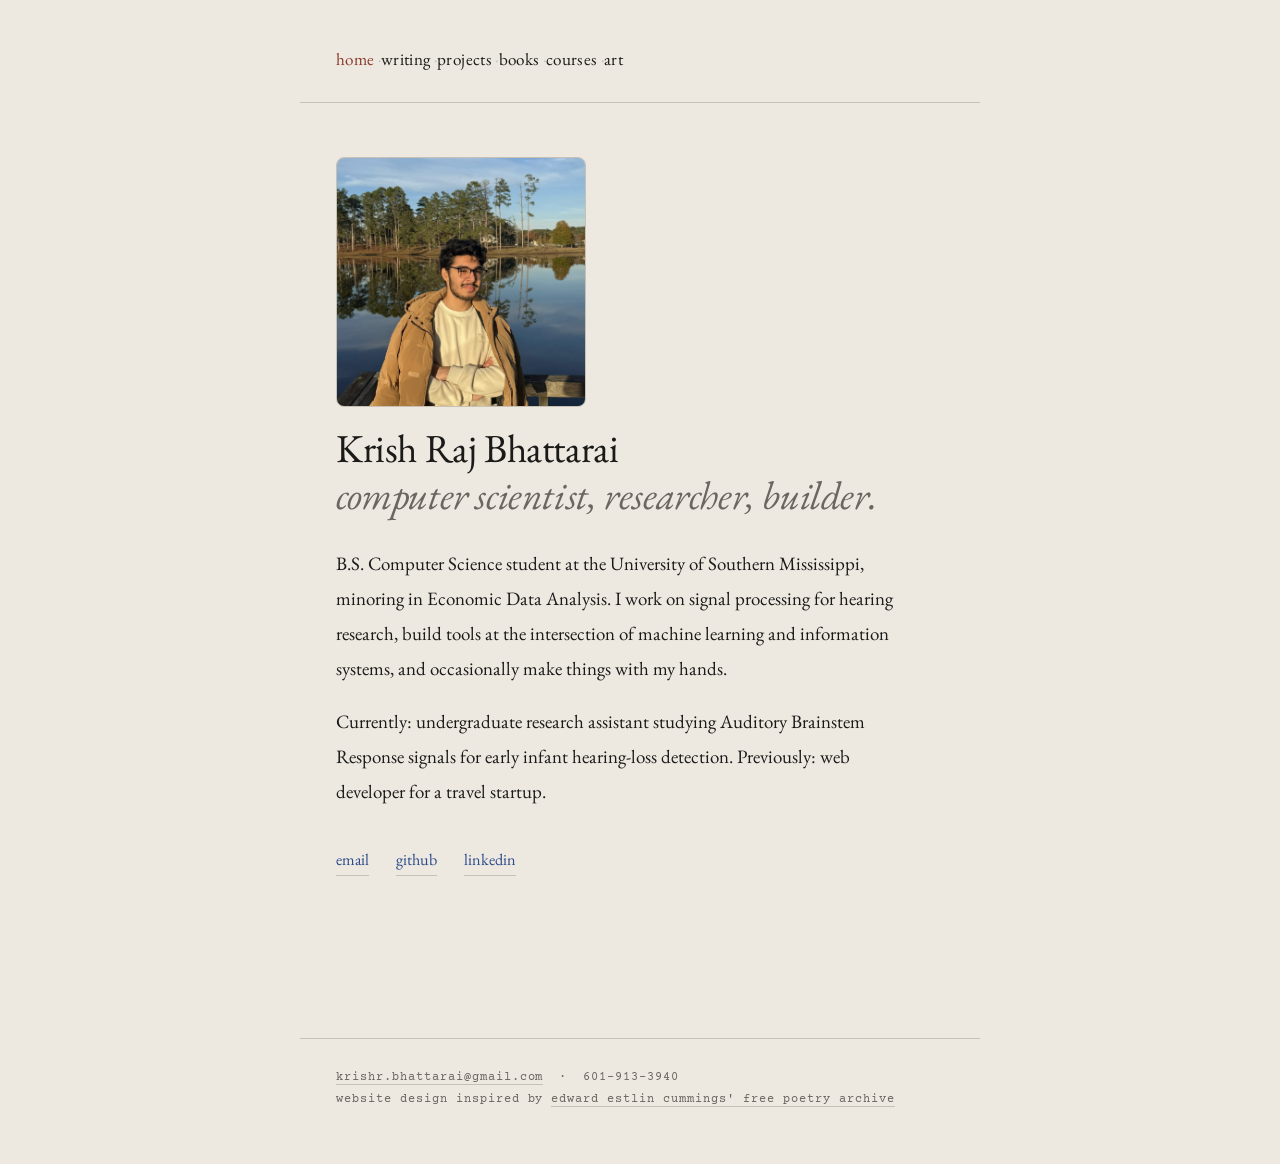
==== index.html @ 95024bb0 "edits" ====
<!DOCTYPE html>
<html lang="en">
<head>
  <meta charset="UTF-8" />
  <meta name="viewport" content="width=device-width, initial-scale=1.0" />
  <title>krish raj bhattarai</title>
  <link rel="stylesheet" href="style.css" />
</head>
<body>

<header class="site-header">
  <nav>
    <a href="index.html" class="active">home</a>
    <a href="writing.html">writing</a>
    <a href="projects.html">projects</a>
    <a href="books.html">books</a>
    <a href="courses.html">courses</a>
    <a href="art.html">art</a>
  </nav>
</header>

<main>
  <div class="home-intro">

    
    <img
      class="home-photo"
      src="krish.jpg"
      alt="Krish Raj Bhattarai"
      onerror="this.style.display='none'"
    />

    <h1>
      Krish Raj Bhattarai<br>
      <em>computer scientist, researcher, builder.</em>
    </h1>

    <p>
      B.S. Computer Science student at the University of Southern Mississippi,
      minoring in Economic Data Analysis. I work on signal processing for
      hearing research, build tools at the intersection of machine learning
      and information systems, and occasionally make things with my hands.
    </p>

    <p>
      Currently: undergraduate research assistant studying Auditory Brainstem
      Response signals for early infant hearing-loss detection.
      Previously: web developer for a travel startup. 
    </p>

    <div class="home-links">
      <a href="mailto:krishr.bhattarai@gmail.com">email</a>
      <a href="https://github.com/krishrbhattarai" target="_blank" rel="noopener">github</a>
      <a href="https://www.linkedin.com/in/krish-raj-bhattarai-a943213b1/" target="_blank" rel="noopener">linkedin</a>
      
    </div>
</main>

<footer>
  <p>
    <a href="mailto:krishr.bhattarai@gmail.com">krishr.bhattarai@gmail.com</a>
    &nbsp;·&nbsp; 601-913-3940
  </p>
   <p>
    website design inspired by <a href="https://cummings.ee">edward estlin cummings' free poetry archive</a>
  </p>
</footer>

</body>
</html>
---- style.css ----
@import url('https://fonts.googleapis.com/css2?family=EB+Garamond:ital,wght@0,400;0,500;0,600;1,400;1,500&family=Courier+Prime:ital,wght@0,400;0,700;1,400&display=swap');

*, *::before, *::after {
  box-sizing: border-box;
  margin: 0;
  padding: 0;
}

:root {
  --cream: #ede8e0;
  --ink: #1a1a18;
  --faded: #6b6660;
  --rule: #c8c0b4;
  --accent: #8b3a2a;
  --link: #2a4a8b;
  --max-w: 680px;
  --serif: 'EB Garamond', Georgia, serif;
  --mono: 'Courier Prime', 'Courier New', monospace;
}

html {
  font-size: 18px;
  scroll-behavior: smooth;
}

body {
  background: var(--cream);
  color: var(--ink);
  font-family: var(--serif);
  font-size: 1rem;
  line-height: 1.75;
  min-height: 100vh;
}

/* ── SITE HEADER ─────────────────────────── */
.site-header {
  border-bottom: 1px solid var(--rule);
  padding: 2.5rem 2rem 1.5rem;
  display: flex;
  flex-direction: column;
  align-items: flex-start;
  max-width: var(--max-w);
  margin: 0 auto;
}

.site-title {
  font-family: var(--serif);
  font-size: 0.85rem;
  font-weight: 400;
  letter-spacing: 0.12em;
  text-transform: lowercase;
  color: var(--faded);
  text-decoration: none;
  margin-bottom: 1rem;
}

.site-title:hover { color: var(--ink); }

nav {
  display: flex;
  flex-wrap: wrap;
  gap: 0.15rem 0;
}

nav a {
  font-family: var(--serif);
  font-size: 0.95rem;
  font-weight: 400;
  color: var(--ink);
  text-decoration: none;
  letter-spacing: 0.02em;
}

nav a::after {
  content: ' · ';
  color: var(--rule);
}

nav a:last-child::after { content: ''; }

nav a:hover,
nav a.active {
  color: var(--accent);
}

/* ── MAIN CONTENT ────────────────────────── */
main {
  max-width: var(--max-w);
  margin: 0 auto;
  padding: 3rem 2rem 6rem;
}

/* ── PAGE TITLE ──────────────────────────── */
.page-title {
  font-family: var(--serif);
  font-size: 1rem;
  font-weight: 400;
  font-style: italic;
  color: var(--faded);
  letter-spacing: 0.04em;
  margin-bottom: 2.5rem;
  padding-bottom: 1rem;
  border-bottom: 1px solid var(--rule);
}

/* ── HOME / LANDING ──────────────────────── */
.home-intro {
  margin-bottom: 3rem;
}

.home-intro h1 {
  font-family: var(--serif);
  font-size: 2.2rem;
  font-weight: 400;
  line-height: 1.2;
  margin-bottom: 1.5rem;
  letter-spacing: -0.01em;
}

.home-intro h1 em {
  font-style: italic;
  color: var(--faded);
}

.home-intro p {
  font-size: 1.05rem;
  line-height: 1.85;
  color: var(--ink);
  margin-bottom: 1rem;
  max-width: 560px;
}

.home-links {
  margin-top: 2rem;
  display: flex;
  flex-wrap: wrap;
  gap: 0.5rem 1.5rem;
}

.home-links a {
  font-size: 0.9rem;
  color: var(--link);
  text-decoration: none;
  border-bottom: 1px solid var(--rule);
  padding-bottom: 1px;
  transition: border-color 0.2s, color 0.2s;
}

.home-links a:hover {
  color: var(--accent);
  border-color: var(--accent);
}

/* profile photo */
.home-photo {
  width: 250px;
  height: 250px;
  border-radius: 8px;
  display: block;
  object-fit: cover;
  margin-bottom: 1rem;
  border: 1px solid var(--rule);
}

/* ── SECTION DIVIDER ─────────────────────── */
.section-label {
  font-family: var(--mono);
  font-size: 0.7rem;
  letter-spacing: 0.2em;
  text-transform: uppercase;
  color: var(--faded);
  margin: 3rem 0 1.25rem;
}

/* ── ENTRY LIST (writing, projects, etc.) ── */
.entry-list {
  list-style: none;
}

.entry {
  padding: 1.4rem 0;
  border-bottom: 1px solid var(--rule);
}

.entry:first-child { border-top: 1px solid var(--rule); }

.entry-meta {
  font-family: var(--mono);
  font-size: 0.72rem;
  color: var(--faded);
  letter-spacing: 0.06em;
  margin-bottom: 0.3rem;
}

.entry-title {
  font-family: var(--serif);
  font-size: 1.1rem;
  font-weight: 400;
  line-height: 1.35;
  margin-bottom: 0.4rem;
}

.entry-title a {
  color: var(--ink);
  text-decoration: none;
  border-bottom: 1px solid transparent;
  transition: border-color 0.2s, color 0.2s;
}

.entry-title a:hover {
  color: var(--accent);
  border-bottom-color: var(--accent);
}

.entry-desc {
  font-size: 0.92rem;
  color: var(--faded);
  line-height: 1.6;
  margin-top: 0.2rem;
}

.entry-tags {
  margin-top: 0.5rem;
  display: flex;
  flex-wrap: wrap;
  gap: 0.3rem;
}

.tag {
  font-family: var(--mono);
  font-size: 0.65rem;
  letter-spacing: 0.08em;
  color: var(--faded);
  border: 1px solid var(--rule);
  padding: 0.1rem 0.45rem;
  border-radius: 2px;
}

/* ── BOOK GRID ───────────────────────────── */
.book-grid {
  display: grid;
  grid-template-columns: repeat(auto-fill, minmax(140px, 1fr));
  gap: 2rem 1.5rem;
  margin-top: 0.5rem;
}

.book-item {
  text-decoration: none;
  color: var(--ink);
}

.book-cover {
  width: 100%;
  aspect-ratio: 2/3;
  object-fit: cover;
  border: 1px solid var(--rule);
  display: block;
  margin-bottom: 0.6rem;
  background: #e8e2d8;
  transition: opacity 0.2s;
}

.book-cover-placeholder {
  width: 100%;
  aspect-ratio: 2/3;
  background: #e8e2d8;
  border: 1px solid var(--rule);
  display: flex;
  align-items: center;
  justify-content: center;
  margin-bottom: 0.6rem;
  font-family: var(--mono);
  font-size: 0.6rem;
  color: var(--faded);
  letter-spacing: 0.1em;
  text-align: center;
  padding: 0.5rem;
}

.book-item:hover .book-cover,
.book-item:hover .book-cover-placeholder {
  opacity: 0.75;
}

.book-name {
  font-size: 0.88rem;
  line-height: 1.3;
  margin-bottom: 0.15rem;
}

.book-author {
  font-family: var(--mono);
  font-size: 0.65rem;
  color: var(--faded);
  letter-spacing: 0.04em;
}

/* ── COURSE LIST ─────────────────────────── */
.course-table {
  width: 100%;
  border-collapse: collapse;
}

.course-table tr {
  border-bottom: 1px solid var(--rule);
}

.course-table tr:first-child {
  border-top: 1px solid var(--rule);
}

.course-table td {
  padding: 0.9rem 0;
  font-size: 0.95rem;
  vertical-align: top;
}

.course-table td:first-child {
  width: 55%;
  padding-right: 1rem;
}

.course-table td:last-child {
  font-family: var(--mono);
  font-size: 0.7rem;
  color: var(--faded);
  letter-spacing: 0.06em;
  white-space: nowrap;
}

/* ── ART GRID ────────────────────────────── */
.art-grid {
  display: grid;
  grid-template-columns: repeat(2, 1fr);
  gap: 1.2rem;
  margin-top: 0.5rem;
}

.art-item {
  position: relative;
  overflow: hidden;
}

.art-img {
  width: 100%;
  aspect-ratio: 4/3;
  object-fit: cover;
  display: block;
  background: #ddd8ce;
  border: 1px solid var(--rule);
  transition: opacity 0.3s;
}

.art-placeholder {
  width: 100%;
  aspect-ratio: 4/3;
  background: #ddd8ce;
  border: 1px solid var(--rule);
  display: flex;
  align-items: center;
  justify-content: center;
  font-family: var(--mono);
  font-size: 0.65rem;
  color: var(--faded);
  letter-spacing: 0.1em;
}

.art-caption {
  font-family: var(--mono);
  font-size: 0.65rem;
  color: var(--faded);
  letter-spacing: 0.06em;
  margin-top: 0.4rem;
  line-height: 1.4;
}

/* ── FOOTER ──────────────────────────────── */
footer {
  border-top: 1px solid var(--rule);
  max-width: var(--max-w);
  margin: 0 auto;
  padding: 1.5rem 2rem 3rem;
}

footer p {
  font-family: var(--mono);
  font-size: 0.68rem;
  color: var(--faded);
  letter-spacing: 0.08em;
  line-height: 1.8;
}

footer a {
  color: var(--faded);
  text-decoration: none;
  border-bottom: 1px solid var(--rule);
}

footer a:hover { color: var(--ink); }

/* ── PROSE (writing page) ────────────────── */
.prose p {
  margin-bottom: 1.1rem;
  font-size: 1rem;
  line-height: 1.85;
}

.prose a {
  color: var(--link);
  text-decoration: none;
  border-bottom: 1px solid var(--rule);
  transition: border-color 0.2s;
}

.prose a:hover { border-color: var(--link); }

/* ── RESPONSIVE ──────────────────────────── */
@media (max-width: 600px) {
  html { font-size: 16px; }
  main { padding: 2rem 1.2rem 5rem; }
  .site-header { padding: 1.8rem 1.2rem 1.2rem; }
  footer { padding: 1.2rem 1.2rem 2.5rem; }
  .art-grid { grid-template-columns: 1fr; }
  .home-intro h1 { font-size: 1.7rem; }
}
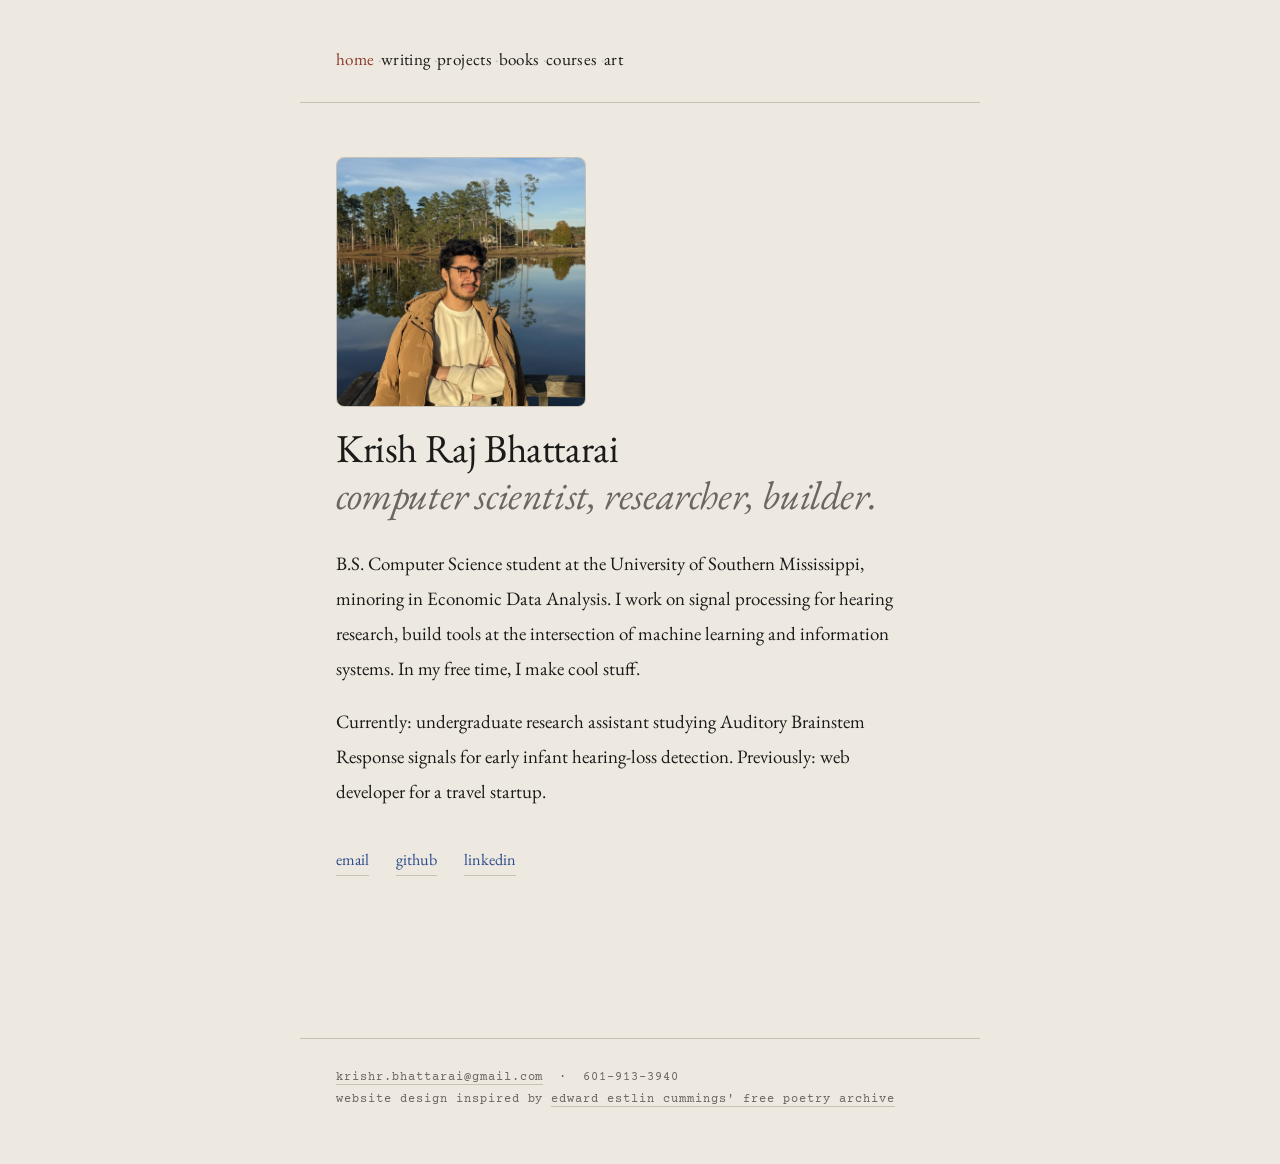
==== commit d2c1baea: "Update index.html" ====
--- a/index.html
+++ b/index.html
@@ -39,7 +39,7 @@
       B.S. Computer Science student at the University of Southern Mississippi,
       minoring in Economic Data Analysis. I work on signal processing for
       hearing research, build tools at the intersection of machine learning
-      and information systems, and occasionally make things with my hands.
+      and information systems. In my free time, I make cool stuff.
     </p>
 
     <p>
--- a/style.css
+++ b/style.css
@@ -345,8 +345,8 @@
 
 .art-img {
   width: 100%;
-  aspect-ratio: 4/3;
-  object-fit: cover;
+  height: auto;
+  object-fit: contain;
   display: block;
   background: #ddd8ce;
   border: 1px solid var(--rule);
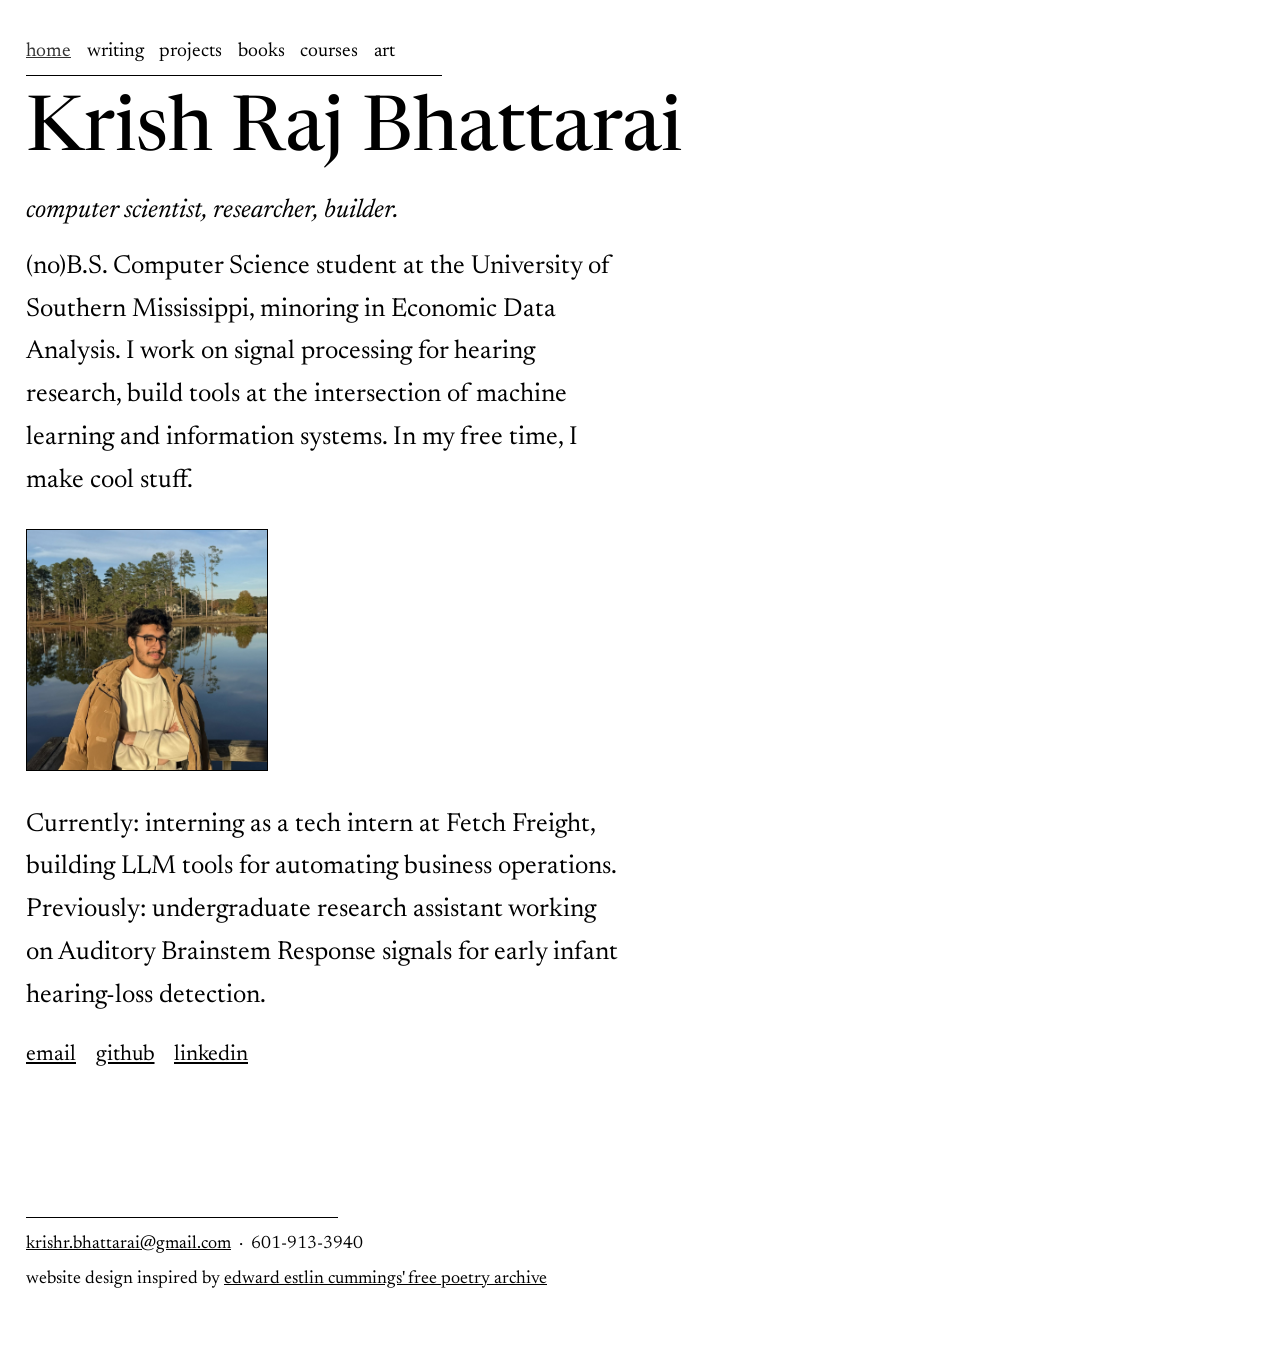
==== commit 06e58884: "ui changes" ====
--- a/index.html
+++ b/index.html
@@ -1,70 +1,79 @@
 <!DOCTYPE html>
 <html lang="en">
+
 <head>
   <meta charset="UTF-8" />
   <meta name="viewport" content="width=device-width, initial-scale=1.0" />
   <title>krish raj bhattarai</title>
+  <meta name="description" content="Computer scientist, researcher, builder. Portfolio of Krish Raj Bhattarai." />
   <link rel="stylesheet" href="style.css" />
 </head>
+
 <body>
 
-<header class="site-header">
-  <nav>
-    <a href="index.html" class="active">home</a>
-    <a href="writing.html">writing</a>
-    <a href="projects.html">projects</a>
-    <a href="books.html">books</a>
-    <a href="courses.html">courses</a>
-    <a href="art.html">art</a>
-  </nav>
-</header>
+  <div class="container">
+    <main>
+      <nav class="nav">
+        <ul class="page-nav">
+          <li><a href="index.html" class="active">home</a></li>
+          <li><a href="writing.html">writing</a></li>
+          <li><a href="projects.html">projects</a></li>
+          <li><a href="books.html">books</a></li>
+          <li><a href="courses.html">courses</a></li>
+          <li><a href="art.html">art</a></li>
+        </ul>
+        <hr class="break small" />
+      </nav>
 
-<main>
-  <div class="home-intro">
+      <div class="home-intro">
 
-    
-    <img
-      class="home-photo"
-      src="krish.jpg"
-      alt="Krish Raj Bhattarai"
-      onerror="this.style.display='none'"
-    />
+        <h1>
+          Krish Raj Bhattarai
+        </h1>
 
-    <h1>
-      Krish Raj Bhattarai<br>
-      <em>computer scientist, researcher, builder.</em>
-    </h1>
+        <div class="intro">
+          <p>
+            <em>computer scientist, researcher, builder.</em>
+          </p>
+        </div>
 
+        <p>
+          (no)B.S. Computer Science student at the University of Southern Mississippi,
+          minoring in Economic Data Analysis. I work on signal processing for
+          hearing research, build tools at the intersection of machine learning
+          and information systems. In my free time, I make cool stuff.
+        </p>
+
+        <img class="home-photo" src="krish.jpg" alt="Krish Raj Bhattarai" onerror="this.style.display='none'" />
+
+        <p>
+          Currently: interning as a tech intern at Fetch Freight, building LLM tools for automating business operations.
+          Previously: undergraduate research assistant working on Auditory Brainstem Response signals for early infant
+          hearing-loss detection.
+        </p>
+
+        <div class="home-links">
+          <a href="mailto:krishr.bhattarai@gmail.com">email</a>
+          <a href="https://github.com/krishrbhattarai" target="_blank" rel="noopener">github</a>
+          <a href="https://www.linkedin.com/in/krish-raj-bhattarai-a943213b1/" target="_blank"
+            rel="noopener">linkedin</a>
+        </div>
+      </div>
+
+    </main>
+  </div>
+
+  <footer>
+    <hr class="break footer" />
     <p>
-      B.S. Computer Science student at the University of Southern Mississippi,
-      minoring in Economic Data Analysis. I work on signal processing for
-      hearing research, build tools at the intersection of machine learning
-      and information systems. In my free time, I make cool stuff.
+      <a href="mailto:krishr.bhattarai@gmail.com">krishr.bhattarai@gmail.com</a>
+      &nbsp;·&nbsp; 601-913-3940
     </p>
-
     <p>
-      Currently: undergraduate research assistant studying Auditory Brainstem
-      Response signals for early infant hearing-loss detection.
-      Previously: web developer for a travel startup. 
+      website design inspired by <a href="https://cummings.ee">edward estlin cummings' free poetry archive</a>
     </p>
-
-    <div class="home-links">
-      <a href="mailto:krishr.bhattarai@gmail.com">email</a>
-      <a href="https://github.com/krishrbhattarai" target="_blank" rel="noopener">github</a>
-      <a href="https://www.linkedin.com/in/krish-raj-bhattarai-a943213b1/" target="_blank" rel="noopener">linkedin</a>
-      
-    </div>
-</main>
-
-<footer>
-  <p>
-    <a href="mailto:krishr.bhattarai@gmail.com">krishr.bhattarai@gmail.com</a>
-    &nbsp;·&nbsp; 601-913-3940
-  </p>
-   <p>
-    website design inspired by <a href="https://cummings.ee">edward estlin cummings' free poetry archive</a>
-  </p>
-</footer>
+  </footer>
 
 </body>
-</html>
+
+</html>
--- a/style.css
+++ b/style.css
@@ -1,6 +1,10 @@
-
-
-@import url('https://fonts.googleapis.com/css2?family=EB+Garamond:ital,wght@0,400;0,500;0,600;1,400;1,500&family=Courier+Prime:ital,wght@0,400;0,700;1,400&display=swap');
+/* ═══════════════════════════════════════════════
+   style.css — cummings.ee–inspired design system
+   font: Newsreader (variable serif)
+   palette: white bg, black text, #333 hover
+   ═══════════════════════════════════════════════ */
+
+@import url('https://fonts.googleapis.com/css2?family=Newsreader:ital,opsz,wght@0,6..72,200..800;1,6..72,200..800&display=swap');
 
 *, *::before, *::after {
   box-sizing: border-box;
@@ -8,339 +12,525 @@
   padding: 0;
 }
 
-:root {
-  --cream: #ede8e0;
-  --ink: #1a1a18;
-  --faded: #6b6660;
-  --rule: #c8c0b4;
-  --accent: #8b3a2a;
-  --link: #2a4a8b;
-  --max-w: 680px;
-  --serif: 'EB Garamond', Georgia, serif;
-  --mono: 'Courier Prime', 'Courier New', monospace;
-}
-
+/* ── ROOT TYPOGRAPHY (fluid) ────────────────── */
 html {
-  font-size: 18px;
+  font-size: 16px;
   scroll-behavior: smooth;
 }
 
+@media (min-width: 320px) {
+  html {
+    font-size: calc(14px + 1.875vw);
+  }
+}
+
+@media (min-width: 640px) {
+  html {
+    font-size: 26px;
+  }
+}
+
 body {
-  background: var(--cream);
-  color: var(--ink);
-  font-family: var(--serif);
+  background: #ffffff;
+  color: #000000;
+  font-family: 'Newsreader', serif;
+  font-weight: 400;
   font-size: 1rem;
-  line-height: 1.75;
+  line-height: 1.65;
   min-height: 100vh;
-}
-
-/* ── SITE HEADER ─────────────────────────── */
-.site-header {
-  border-bottom: 1px solid var(--rule);
-  padding: 2.5rem 2rem 1.5rem;
+  -webkit-font-smoothing: antialiased;
+  -moz-osx-font-smoothing: grayscale;
+}
+
+/* ── LINKS (global) ─────────────────────────── */
+a {
+  color: #000000;
+  text-decoration: underline;
+  transition: color 0.15s ease, text-decoration 0.15s ease;
+}
+
+a:hover {
+  color: #333333;
+  text-decoration: none;
+}
+
+/* ── CONTAINER ──────────────────────────────── */
+.container {
+  width: 100%;
+  padding: 0.35rem 0.75rem 0;
+}
+
+@media (min-width: 480px) {
+  .container {
+    padding: 0.35rem 1rem 0;
+  }
+}
+
+/* ── BREAK / DIVIDER RULES ──────────────────── */
+.break {
+  border: none;
+  border-top: 0.06875rem solid #000000;
+  margin: 0.5rem 0;
+  max-width: 12rem;
+}
+
+.break.small {
+  margin: 0.15rem 0 0.5rem;
+  max-width: 16rem;
+}
+
+.break.footer {
+  margin: 0 0 0.5rem;
+  max-width: 12rem;
+}
+
+.break.big {
+  margin: 0.5rem 0;
+  border-top-width: 0.125rem;
+  max-width: 12rem;
+}
+
+/* ── NAVIGATION ─────────────────────────────── */
+nav.nav {
+  margin-bottom: 0;
+}
+
+nav.nav p {
+  font-size: calc(12px + 2.5vw);
+  font-weight: 466;
+  line-height: 1.3;
+}
+
+@media (min-width: 640px) {
+  nav.nav p {
+    font-size: 28px;
+  }
+}
+
+nav.nav p a {
+  text-decoration: none;
+  color: #000000;
+}
+
+nav.nav p a:hover {
+  text-decoration: underline;
+  color: #333333;
+}
+
+/* ── PAGE NAV LINKS (portfolio sub-nav) ─────── */
+.page-nav {
+  list-style: none;
+  padding: 0;
+  margin: 0.25rem 0 0 0;
   display: flex;
-  flex-direction: column;
-  align-items: flex-start;
-  max-width: var(--max-w);
-  margin: 0 auto;
-}
-
-.site-title {
-  font-family: var(--serif);
+  flex-wrap: wrap;
+  gap: 0 0.6rem;
+}
+
+.page-nav li {
+  display: inline;
+}
+
+.page-nav li a {
+  font-family: 'Newsreader', serif;
+  font-size: 0.75rem;
+  font-weight: 400;
+  color: #000000;
+  text-decoration: none;
+}
+
+.page-nav li a:hover,
+.page-nav li a.active {
+  text-decoration: underline;
+  color: #333333;
+}
+
+/* ── MAIN CONTENT ────────────────────────────── */
+main {
+  width: 100%;
+  padding: 0.5rem 0 4rem;
+}
+
+/* ── PAGE TITLE (h1) ─────────────────────────── */
+h1 {
+  font-family: 'Newsreader', serif;
+  font-weight: 433;
+  line-height: 1.15;
+  margin: 0.15rem 0 0.35rem;
+  font-size: calc(-8px + 13.125vw);
+}
+
+@media (min-width: 640px) {
+  h1 {
+    font-size: 76px;
+  }
+}
+
+/* ── SECTION HEADING (h2) ────────────────────── */
+h2 {
+  font-family: 'Newsreader', serif;
+  font-style: italic;
+  font-weight: 366;
+  line-height: 1.25;
+  margin: 1.25rem 0 0.667rem;
+  font-size: calc(22px + 2.5vw);
+}
+
+@media (min-width: 640px) {
+  h2 {
+    font-size: 38px;
+  }
+}
+
+/* ── SECTION LABEL (small caps divider) ──────── */
+.section-label {
+  font-family: 'Newsreader', serif;
+  font-weight: 466;
+  font-size: calc(20px + 1.25vw);
+  text-transform: uppercase;
+  letter-spacing: 0.03125rem;
+  margin: 1.25rem 0 0.4rem;
+  line-height: 1.3;
+}
+
+@media (min-width: 640px) {
+  .section-label {
+    font-size: 28px;
+  }
+}
+
+/* ── INTRO / DESCRIPTION TEXT ────────────────── */
+.intro {
+  font-size: 1rem;
+  line-height: 1.65;
+  margin-bottom: 0.5rem;
+}
+
+.intro p {
+  margin-bottom: 0.5rem;
+}
+
+/* ── HOME / LANDING ──────────────────────────── */
+.home-intro {
+  margin-bottom: 1.5rem;
+}
+
+.home-intro h1 {
+  margin-bottom: 0.5rem;
+}
+
+.home-intro h1 em {
+  font-style: italic;
+  font-weight: 366;
+}
+
+.home-intro p {
+  font-size: 1rem;
+  line-height: 1.65;
+  margin-bottom: 0.5rem;
+  max-width: 600px;
+}
+
+.home-links {
+  margin-top: 0.75rem;
+  display: flex;
+  flex-wrap: wrap;
+  gap: 0.2rem 0.75rem;
+}
+
+.home-links a {
+  font-size: 0.85rem;
+  color: #000000;
+  text-decoration: underline;
+}
+
+.home-links a:hover {
+  color: #333333;
+  text-decoration: none;
+}
+
+/* ── PROFILE PHOTO ───────────────────────────── */
+.home-photo {
+  width: 242px;
+  height: 242px;
+  display: block;
+  object-fit: cover;
+  margin: 1rem 0 1.25rem;
+  border: 0.06875rem solid #000000;
+}
+
+/* ── ENTRY LIST (writing, projects, etc.) ────── */
+.entry-list {
+  list-style: none;
+  padding-left: 0.5rem;
+}
+
+.entry {
+  padding: 0.4rem 0 0.225rem;
+}
+
+.entry-meta {
+  font-family: 'Newsreader', serif;
+  font-size: 0.6rem;
+  font-style: italic;
+  color: #000000;
+  letter-spacing: 0.02em;
+  margin-bottom: 0.1rem;
+}
+
+.entry-title {
+  font-family: 'Newsreader', serif;
   font-size: 0.85rem;
   font-weight: 400;
-  letter-spacing: 0.12em;
-  text-transform: lowercase;
-  color: var(--faded);
-  text-decoration: none;
-  margin-bottom: 1rem;
-}
-
-.site-title:hover { color: var(--ink); }
-
-nav {
+  line-height: 1.35;
+  margin-bottom: 0.15rem;
+}
+
+.entry-title a {
+  color: #000000;
+  text-decoration: none;
+}
+
+.entry-title a:hover {
+  color: #333333;
+  text-decoration: underline;
+}
+
+.entry-desc {
+  font-size: 0.7rem;
+  color: #222222;
+  line-height: 1.55;
+  margin-top: 0.1rem;
+  max-width: 600px;
+}
+
+.entry-tags {
+  margin-top: 0.25rem;
   display: flex;
   flex-wrap: wrap;
-  gap: 0.15rem 0;
-}
-
-nav a {
-  font-family: var(--serif);
-  font-size: 0.95rem;
+  gap: 0.15rem;
+}
+
+.tag {
+  font-family: 'Newsreader', serif;
+  font-size: 0.5rem;
+  font-style: italic;
+  color: #000000;
+  letter-spacing: 0.02em;
+}
+
+.tag::after {
+  content: ' · ';
+}
+
+.tag:last-child::after {
+  content: '';
+}
+
+/* ── TABLE OF CONTENTS (projects page) ──────── */
+.toc {
+  margin-top: 0.5rem;
+}
+
+.toc-level1 {
+  list-style: none;
+  counter-reset: toc-section;
+  padding-left: 1.25rem;
+  font-family: 'Newsreader', serif;
+  font-size: 0.85rem;
+  font-weight: 466;
+  line-height: 1.4;
+}
+
+.toc-level1 > li {
+  margin-bottom: 0.75rem;
+}
+
+.toc-level1-parent {
+  counter-increment: toc-section;
+  position: relative;
+  font-family: 'Newsreader', serif;
+  font-size: 0.85rem;
+  font-weight: 466;
+  letter-spacing: 0.05em;
+  margin-top: 1rem;
+  margin-bottom: 0.3rem;
+  line-height: 1.4;
+}
+
+.toc-level1-parent::before {
+  content: counter(toc-section, upper-alpha) ".";
+  position: absolute;
+  left: -1.25rem;
+}
+
+.toc-level2 {
+  list-style: none;
+  padding-left: 1rem;
+  margin: 0;
+}
+
+.toc-level2-item {
+  margin-bottom: 0.8rem;
+  padding-bottom: 0.4rem;
+}
+
+.toc-numbered {
+  display: block;
+  line-height: 1.35;
+}
+
+.toc-numeral {
+  font-family: 'Newsreader', serif;
+  font-size: 0.65rem;
   font-weight: 400;
-  color: var(--ink);
-  text-decoration: none;
-  letter-spacing: 0.02em;
-}
-
-nav a::after {
-  content: ' · ';
-  color: var(--rule);
-}
-
-nav a:last-child::after { content: ''; }
-
-nav a:hover,
-nav a.active {
-  color: var(--accent);
-}
-
-/* ── MAIN CONTENT ────────────────────────── */
-main {
-  max-width: var(--max-w);
-  margin: 0 auto;
-  padding: 3rem 2rem 6rem;
-}
-
-/* ── PAGE TITLE ──────────────────────────── */
-.page-title {
-  font-family: var(--serif);
-  font-size: 1rem;
+  display: inline-block;
+  width: 1.5rem;
+  flex-shrink: 0;
+}
+
+.toc-name {
+  font-family: 'Newsreader', serif;
+  font-size: 0.8rem;
   font-weight: 400;
-  font-style: italic;
-  color: var(--faded);
-  letter-spacing: 0.04em;
-  margin-bottom: 2.5rem;
-  padding-bottom: 1rem;
-  border-bottom: 1px solid var(--rule);
-}
-
-/* ── HOME / LANDING ──────────────────────── */
-.home-intro {
-  margin-bottom: 3rem;
-}
-
-.home-intro h1 {
-  font-family: var(--serif);
-  font-size: 2.2rem;
-  font-weight: 400;
-  line-height: 1.2;
-  margin-bottom: 1.5rem;
-  letter-spacing: -0.01em;
-}
-
-.home-intro h1 em {
-  font-style: italic;
-  color: var(--faded);
-}
-
-.home-intro p {
-  font-size: 1.05rem;
-  line-height: 1.85;
-  color: var(--ink);
-  margin-bottom: 1rem;
-  max-width: 560px;
-}
-
-.home-links {
-  margin-top: 2rem;
+  line-height: 1.35;
+}
+
+.toc-name a {
+  color: #000000;
+  text-decoration: underline;
+}
+
+.toc-name a:hover {
+  color: #333333;
+  text-decoration: none;
+}
+
+.toc-desc {
+  font-size: 0.6rem;
+  color: #222222;
+  line-height: 1.5;
+  margin-top: 0.15rem;
+  padding-left: 1.5rem;
+  max-width: 550px;
+}
+
+.toc-tags {
+  margin-top: 0.15rem;
+  padding-left: 1.5rem;
   display: flex;
   flex-wrap: wrap;
-  gap: 0.5rem 1.5rem;
-}
-
-.home-links a {
-  font-size: 0.9rem;
-  color: var(--link);
-  text-decoration: none;
-  border-bottom: 1px solid var(--rule);
-  padding-bottom: 1px;
-  transition: border-color 0.2s, color 0.2s;
-}
-
-.home-links a:hover {
-  color: var(--accent);
-  border-color: var(--accent);
-}
-
-/* profile photo */
-.home-photo {
-  width: 250px;
-  height: 250px;
-  border-radius: 8px;
-  display: block;
-  object-fit: cover;
-  margin-bottom: 1rem;
-  border: 1px solid var(--rule);
-}
-
-/* ── SECTION DIVIDER ─────────────────────── */
-.section-label {
-  font-family: var(--mono);
-  font-size: 0.7rem;
-  letter-spacing: 0.2em;
-  text-transform: uppercase;
-  color: var(--faded);
-  margin: 3rem 0 1.25rem;
-}
-
-/* ── ENTRY LIST (writing, projects, etc.) ── */
-.entry-list {
-  list-style: none;
-}
-
-.entry {
-  padding: 1.4rem 0;
-  border-bottom: 1px solid var(--rule);
-}
-
-.entry:first-child { border-top: 1px solid var(--rule); }
-
-.entry-meta {
-  font-family: var(--mono);
-  font-size: 0.72rem;
-  color: var(--faded);
-  letter-spacing: 0.06em;
-  margin-bottom: 0.3rem;
-}
-
-.entry-title {
-  font-family: var(--serif);
-  font-size: 1.1rem;
-  font-weight: 400;
-  line-height: 1.35;
-  margin-bottom: 0.4rem;
-}
-
-.entry-title a {
-  color: var(--ink);
-  text-decoration: none;
-  border-bottom: 1px solid transparent;
-  transition: border-color 0.2s, color 0.2s;
-}
-
-.entry-title a:hover {
-  color: var(--accent);
-  border-bottom-color: var(--accent);
-}
-
-.entry-desc {
-  font-size: 0.92rem;
-  color: var(--faded);
-  line-height: 1.6;
-  margin-top: 0.2rem;
-}
-
-.entry-tags {
-  margin-top: 0.5rem;
-  display: flex;
-  flex-wrap: wrap;
-  gap: 0.3rem;
-}
-
-.tag {
-  font-family: var(--mono);
-  font-size: 0.65rem;
-  letter-spacing: 0.08em;
-  color: var(--faded);
-  border: 1px solid var(--rule);
-  padding: 0.1rem 0.45rem;
-  border-radius: 2px;
-}
-
-/* ── BOOK GRID ───────────────────────────── */
+  gap: 0.1rem;
+}
+
+/* ── BOOK GRID ───────────────────────────────── */
 .book-grid {
   display: grid;
-  grid-template-columns: repeat(auto-fill, minmax(140px, 1fr));
-  gap: 2rem 1.5rem;
-  margin-top: 0.5rem;
+  grid-template-columns: repeat(auto-fill, minmax(130px, 1fr));
+  gap: 1.25rem 1rem;
+  margin-top: 0.4rem;
+  padding-left: 0.5rem;
 }
 
 .book-item {
   text-decoration: none;
-  color: var(--ink);
+  color: #000000;
 }
 
 .book-cover {
   width: 100%;
   aspect-ratio: 2/3;
   object-fit: cover;
-  border: 1px solid var(--rule);
+  border: 0.06875rem solid #000000;
   display: block;
-  margin-bottom: 0.6rem;
-  background: #e8e2d8;
+  margin-bottom: 0.35rem;
+  background: #f5f5f5;
   transition: opacity 0.2s;
 }
 
 .book-cover-placeholder {
   width: 100%;
   aspect-ratio: 2/3;
-  background: #e8e2d8;
-  border: 1px solid var(--rule);
+  background: #f5f5f5;
+  border: 0.06875rem solid #000000;
   display: flex;
   align-items: center;
   justify-content: center;
-  margin-bottom: 0.6rem;
-  font-family: var(--mono);
-  font-size: 0.6rem;
-  color: var(--faded);
-  letter-spacing: 0.1em;
+  margin-bottom: 0.35rem;
+  font-family: 'Newsreader', serif;
+  font-size: 0.5rem;
+  font-style: italic;
+  color: #000000;
   text-align: center;
   padding: 0.5rem;
 }
 
 .book-item:hover .book-cover,
 .book-item:hover .book-cover-placeholder {
-  opacity: 0.75;
+  opacity: 0.7;
 }
 
 .book-name {
-  font-size: 0.88rem;
+  font-size: 0.7rem;
   line-height: 1.3;
-  margin-bottom: 0.15rem;
+  margin-bottom: 0.1rem;
 }
 
 .book-author {
-  font-family: var(--mono);
-  font-size: 0.65rem;
-  color: var(--faded);
-  letter-spacing: 0.04em;
-}
-
-/* ── COURSE LIST ─────────────────────────── */
+  font-family: 'Newsreader', serif;
+  font-size: 0.5rem;
+  font-style: italic;
+  color: #000000;
+  letter-spacing: 0.02em;
+}
+
+/* ── COURSE TABLE ────────────────────────────── */
 .course-table {
   width: 100%;
   border-collapse: collapse;
+  padding-left: 0.5rem;
 }
 
 .course-table tr {
-  border-bottom: 1px solid var(--rule);
+  border-bottom: 0.06875rem solid #000000;
 }
 
 .course-table tr:first-child {
-  border-top: 1px solid var(--rule);
+  border-top: 0.06875rem solid #000000;
 }
 
 .course-table td {
-  padding: 0.9rem 0;
-  font-size: 0.95rem;
+  padding: 0.35rem 0;
+  font-size: 0.75rem;
   vertical-align: top;
 }
 
 .course-table td:first-child {
-  width: 55%;
-  padding-right: 1rem;
+  width: 60%;
+  padding-right: 0.5rem;
 }
 
 .course-table td:last-child {
-  font-family: var(--mono);
-  font-size: 0.7rem;
-  color: var(--faded);
-  letter-spacing: 0.06em;
+  font-family: 'Newsreader', serif;
+  font-size: 0.6rem;
+  font-style: italic;
+  color: #000000;
   white-space: nowrap;
 }
 
-/* ── ART GRID ────────────────────────────── */
+/* ── ART GRID ────────────────────────────────── */
 .art-grid {
-  display: grid;
-  grid-template-columns: repeat(2, 1fr);
-  gap: 1.2rem;
-  margin-top: 0.5rem;
+  column-count: 2;
+  column-gap: 1rem;
+  margin-top: 0.4rem;
+  padding-left: 0.5rem;
 }
 
 .art-item {
   position: relative;
   overflow: hidden;
+  break-inside: avoid;
+  margin-bottom: 1rem;
 }
 
 .art-img {
@@ -348,80 +538,117 @@
   height: auto;
   object-fit: contain;
   display: block;
-  background: #ddd8ce;
-  border: 1px solid var(--rule);
-  transition: opacity 0.3s;
+  background: #f5f5f5;
+  border: 0.06875rem solid #000000;
+  transition: opacity 0.2s;
+}
+
+.art-item:hover .art-img {
+  opacity: 0.7;
 }
 
 .art-placeholder {
   width: 100%;
   aspect-ratio: 4/3;
-  background: #ddd8ce;
-  border: 1px solid var(--rule);
+  background: #f5f5f5;
+  border: 0.06875rem solid #000000;
   display: flex;
   align-items: center;
   justify-content: center;
-  font-family: var(--mono);
-  font-size: 0.65rem;
-  color: var(--faded);
-  letter-spacing: 0.1em;
+  font-family: 'Newsreader', serif;
+  font-size: 0.5rem;
+  font-style: italic;
+  color: #000000;
 }
 
 .art-caption {
-  font-family: var(--mono);
-  font-size: 0.65rem;
-  color: var(--faded);
-  letter-spacing: 0.06em;
-  margin-top: 0.4rem;
+  font-family: 'Newsreader', serif;
+  font-size: 0.55rem;
+  font-style: italic;
+  color: #000000;
+  margin-top: 0.25rem;
   line-height: 1.4;
 }
 
-/* ── FOOTER ──────────────────────────────── */
+.art-caption a {
+  color: #000000;
+  text-decoration: underline;
+}
+
+.art-caption a:hover {
+  color: #333333;
+  text-decoration: none;
+}
+
+/* ── FOOTER ──────────────────────────────────── */
 footer {
-  border-top: 1px solid var(--rule);
-  max-width: var(--max-w);
-  margin: 0 auto;
-  padding: 1.5rem 2rem 3rem;
+  max-width: 600px;
+  padding: 0 0.75rem 2rem;
+}
+
+@media (min-width: 480px) {
+  footer {
+    padding: 0 1rem 2rem;
+  }
 }
 
 footer p {
-  font-family: var(--mono);
-  font-size: 0.68rem;
-  color: var(--faded);
-  letter-spacing: 0.08em;
-  line-height: 1.8;
+  font-family: 'Newsreader', serif;
+  font-size: 18px;
+  color: #000000;
+  line-height: 1.5;
+  margin-bottom: 0.33rem;
+}
+
+@media (max-width: 639px) {
+  footer p {
+    font-size: 14px;
+  }
 }
 
 footer a {
-  color: var(--faded);
-  text-decoration: none;
-  border-bottom: 1px solid var(--rule);
-}
-
-footer a:hover { color: var(--ink); }
-
-/* ── PROSE (writing page) ────────────────── */
+  color: #000000;
+  text-decoration: underline;
+}
+
+footer a:hover {
+  color: #333333;
+  text-decoration: none;
+}
+
+/* ── PROSE (writing/art page body text) ──────── */
+.prose {
+  max-width: 600px;
+}
+
 .prose p {
-  margin-bottom: 1.1rem;
+  margin-bottom: 0.5rem;
   font-size: 1rem;
-  line-height: 1.85;
+  line-height: 1.65;
 }
 
 .prose a {
-  color: var(--link);
-  text-decoration: none;
-  border-bottom: 1px solid var(--rule);
-  transition: border-color 0.2s;
-}
-
-.prose a:hover { border-color: var(--link); }
-
-/* ── RESPONSIVE ──────────────────────────── */
+  color: #000000;
+  text-decoration: underline;
+}
+
+.prose a:hover {
+  color: #333333;
+  text-decoration: none;
+}
+
+/* ── RESPONSIVE ──────────────────────────────── */
 @media (max-width: 600px) {
-  html { font-size: 16px; }
-  main { padding: 2rem 1.2rem 5rem; }
-  .site-header { padding: 1.8rem 1.2rem 1.2rem; }
-  footer { padding: 1.2rem 1.2rem 2.5rem; }
-  .art-grid { grid-template-columns: 1fr; }
-  .home-intro h1 { font-size: 1.7rem; }
-}
+  .art-grid {
+    column-count: 1;
+  }
+
+  .home-photo {
+    width: 198px;
+    height: 198px;
+  }
+
+  .book-grid {
+    grid-template-columns: repeat(auto-fill, minmax(110px, 1fr));
+  }
+}
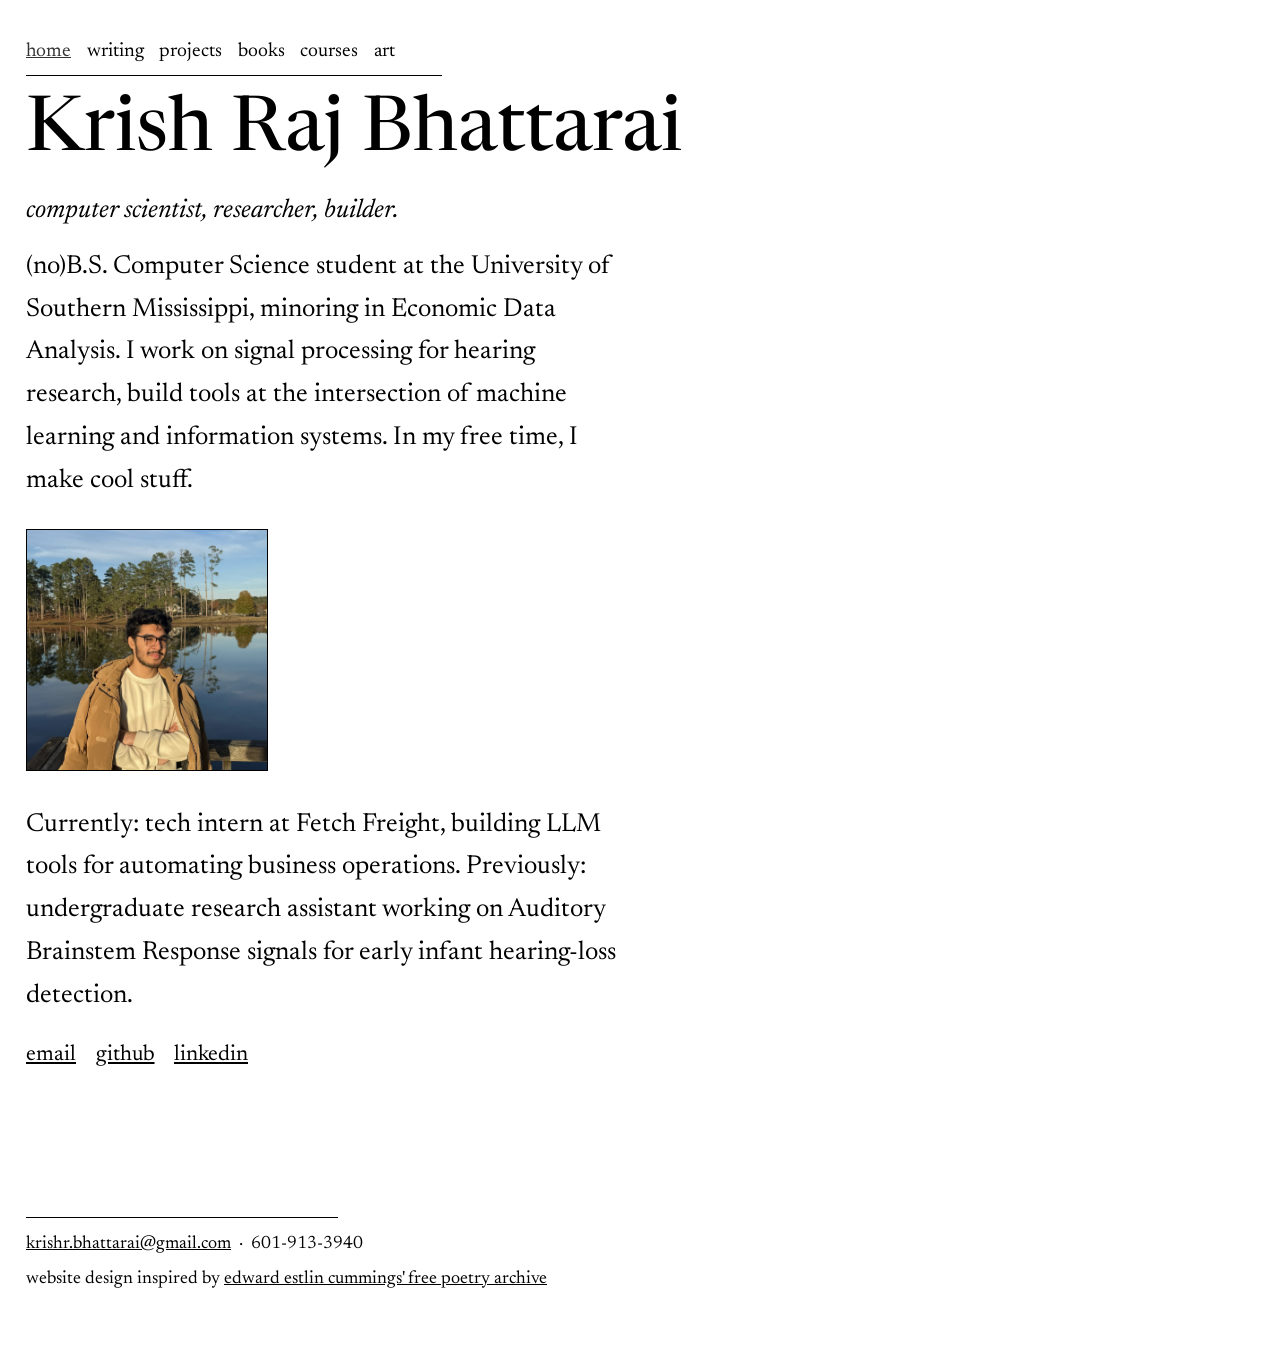
==== commit b468efe2: "typo fix" ====
--- a/index.html
+++ b/index.html
@@ -47,7 +47,7 @@
         <img class="home-photo" src="krish.jpg" alt="Krish Raj Bhattarai" onerror="this.style.display='none'" />
 
         <p>
-          Currently: interning as a tech intern at Fetch Freight, building LLM tools for automating business operations.
+          Currently: tech intern at Fetch Freight, building LLM tools for automating business operations.
           Previously: undergraduate research assistant working on Auditory Brainstem Response signals for early infant
           hearing-loss detection.
         </p>
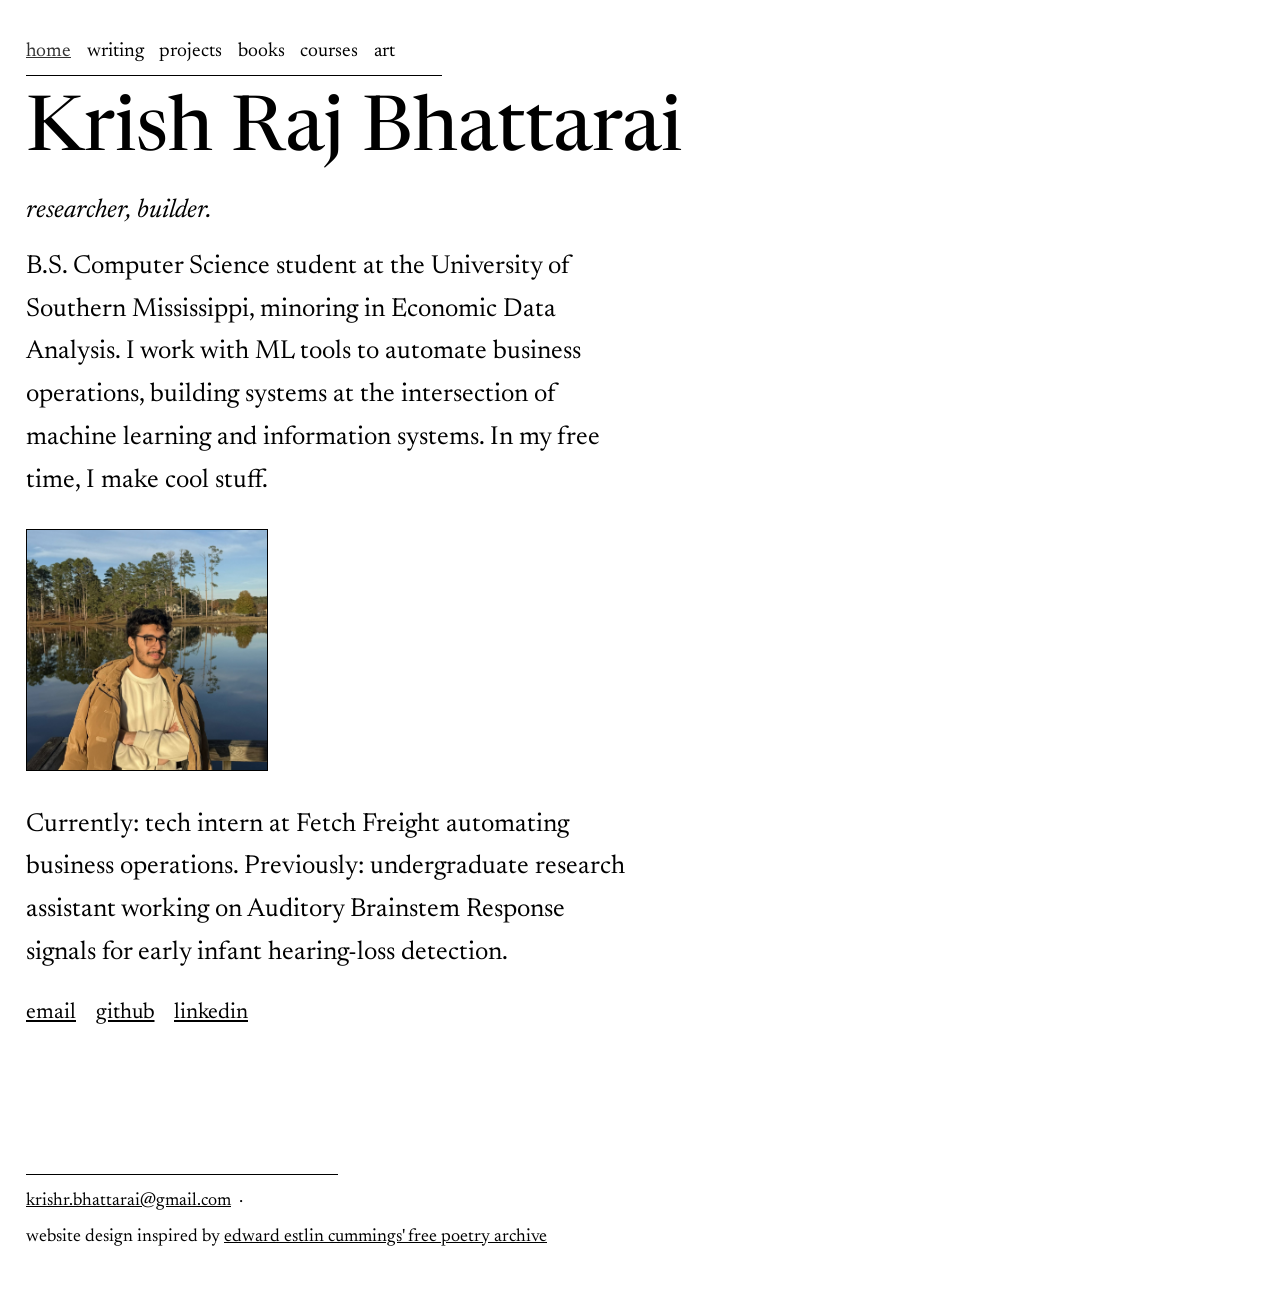
==== commit 400bf01d: "Update portfolio content and add favicon" ====
--- a/index.html
+++ b/index.html
@@ -5,7 +5,8 @@
   <meta charset="UTF-8" />
   <meta name="viewport" content="width=device-width, initial-scale=1.0" />
   <title>krish raj bhattarai</title>
-  <meta name="description" content="Computer scientist, researcher, builder. Portfolio of Krish Raj Bhattarai." />
+  <meta name="description" content="researcher, builder. Portfolio of Krish Raj Bhattarai." />
+  <link rel="icon" type="image/png" href="favicon.png" />
   <link rel="stylesheet" href="style.css" />
 </head>
 
@@ -33,21 +34,20 @@
 
         <div class="intro">
           <p>
-            <em>computer scientist, researcher, builder.</em>
+            <em>researcher, builder.</em>
           </p>
         </div>
 
         <p>
-          (no)B.S. Computer Science student at the University of Southern Mississippi,
-          minoring in Economic Data Analysis. I work on signal processing for
-          hearing research, build tools at the intersection of machine learning
-          and information systems. In my free time, I make cool stuff.
+          B.S. Computer Science student at the University of Southern Mississippi,
+          minoring in Economic Data Analysis. I work with ML tools to automate business operations, building systems
+          at the intersection of machine learning and information systems. In my free time, I make cool stuff.
         </p>
 
         <img class="home-photo" src="krish.jpg" alt="Krish Raj Bhattarai" onerror="this.style.display='none'" />
 
         <p>
-          Currently: tech intern at Fetch Freight, building LLM tools for automating business operations.
+          Currently: tech intern at Fetch Freight automating business operations.
           Previously: undergraduate research assistant working on Auditory Brainstem Response signals for early infant
           hearing-loss detection.
         </p>
@@ -67,7 +67,7 @@
     <hr class="break footer" />
     <p>
       <a href="mailto:krishr.bhattarai@gmail.com">krishr.bhattarai@gmail.com</a>
-      &nbsp;·&nbsp; 601-913-3940
+      &nbsp;·&nbsp;
     </p>
     <p>
       website design inspired by <a href="https://cummings.ee">edward estlin cummings' free poetry archive</a>
